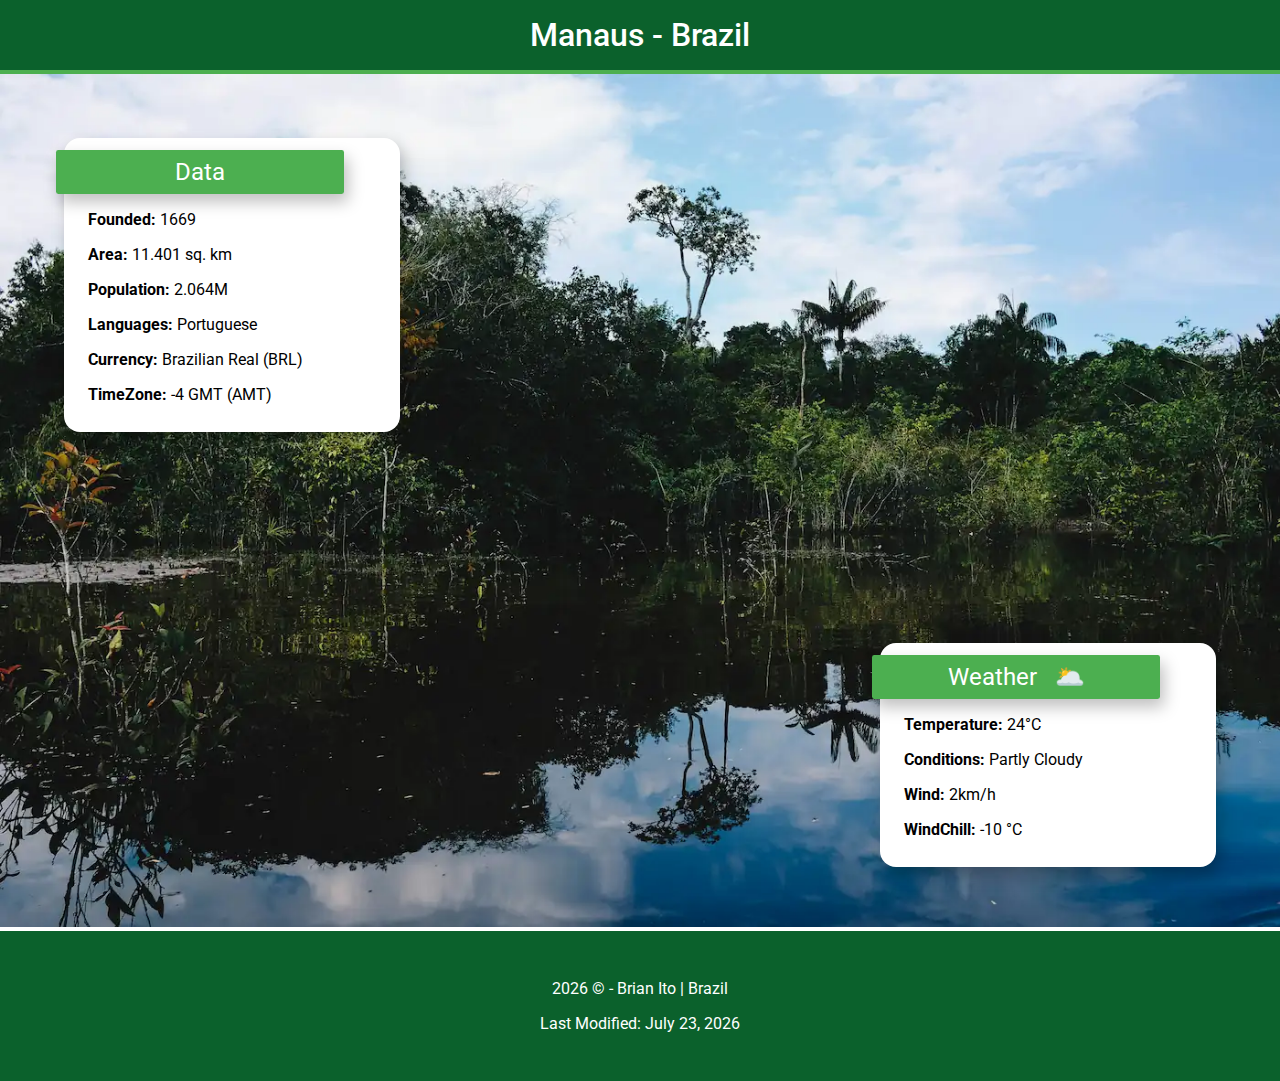
==== place.html @ 2ad4542d "added design and place html" ====
<!DOCTYPE html>
<html lang="en">
<head>
    <meta charset="UTF-8">
    <meta name="author" content="Brian Ito">
    <meta name="description" content="Place assignment for Manaus Brazil made by Brian">
    <meta name="viewport" content="width=device-width, initial-scale=1.0">

    <!--Google Font Roboto-->
    <link rel="preconnect" href="https://fonts.googleapis.com">
    <link rel="preconnect" href="https://fonts.gstatic.com" crossorigin>
    <link href="https://fonts.googleapis.com/css2?family=Roboto:wght@100..900&display=swap" rel="stylesheet">

    <title>Places Assignment</title>
    <link rel="stylesheet" href="styles/places.css">
    <script src="scripts/places.js" defer></script>
    <title>Manaus - Brazil | Brian Ito</title>
</head>
<body>
    <header>
        <h1 class="page_title">Manaus - Brazil</h1>       
    </header>
    <main>
        <article>
            <picture>
                <source srcset="images/nature.webp" media="(min-width: 1100px)">
                <img src="/images/statue.webp" alt="Manaus">
            </picture>
            <section>
                <h2>Data</h2>
                <p><b>Founded:</b> 1669</p>
                <p><b>Area:</b> 11.401 sq. km</p>
                <p><b>Population:</b> 2.064M</p>
                <p><b>Languages:</b> Portuguese</p>
                <p><b>Currency:</b> Brazilian Real (BRL)</p>
                <p><b>TimeZone:</b>  -4 GMT (AMT)</p>
            </section>
            <section>
                <h2>Weather &nbsp; 🌥️</h2>
                <p><b>Temperature:</b> 24°C</p>
                <p><b>Conditions:</b> Partly Cloudy</p>
                <p><b>Wind:</b> 2km/h</p>
                <p><b>WindChill:</b> <span id="windChill"></span> °C</p>
            </section>
        </article>
    </main>
    <footer>
        <p><span id="currentYear"></span> &copy - Brian Ito | Brazil</p>
        <p>Last Modified: <span id="lastModified"></span></p>
    </footer>
</body>
</html>
---- styles/places.css ----
:root {
    --primary-color: #0B612C;
    --primary-color-light: #4CAF50;
    --secondary-color: #fff;
}

body {
    margin: 0;
}

header {
    background-color: var(--primary-color);
    text-align: center;
}

h1 {
    margin: 0;
    color: var(--secondary-color);
    font-family: 'Roboto', sans-serif;
    font-weight: 500;
    padding: 1rem;
    border-bottom: 0.25rem solid var(--primary-color-light);
    text-align: center;
}
main article picture img {
    width: 100%;
}

main {
    position: relative;
}

main article {
    position: relative;
}

footer {
    text-align: center;
    background-color: var(--primary-color);
    padding: 2rem;
    color: var(--secondary-color);
    font-family: 'Roboto', sans-serif;
    margin: 0;
}


main article section {
    border-radius: 1rem;
    font-family: 'Roboto', sans-serif;
    background-color: var(--secondary-color);
    padding: 0.75rem 1.5rem;
    z-index: 1001;
    margin: 2rem;
    box-shadow: 0.25rem 0.5rem 1rem rgba(0, 0, 0, 0.25);
}

main article section:first-of-type {
    top: 2rem ;
    left: 2rem;
}

main article section:last-of-type {
    right: 2rem;
    bottom: 2rem;
}

main article section h2 {
    background-color: var(--primary-color-light);
    padding: 0.5rem 0.75rem;
    margin: 0;
    margin-left: -2rem;
    box-shadow: 0.25rem 0.5rem 1rem rgba(0, 0, 0, 0.25);
    margin-right: 2rem;
    color: var(--secondary-color);
    font-weight: 400;
    font-family: 'Roboto', sans-serif;
    border-radius: 0.15rem;
    text-align: center;
}

@media (min-width: 768px) {
    main article section {
        position: absolute;
        width: 18rem;
    }
}
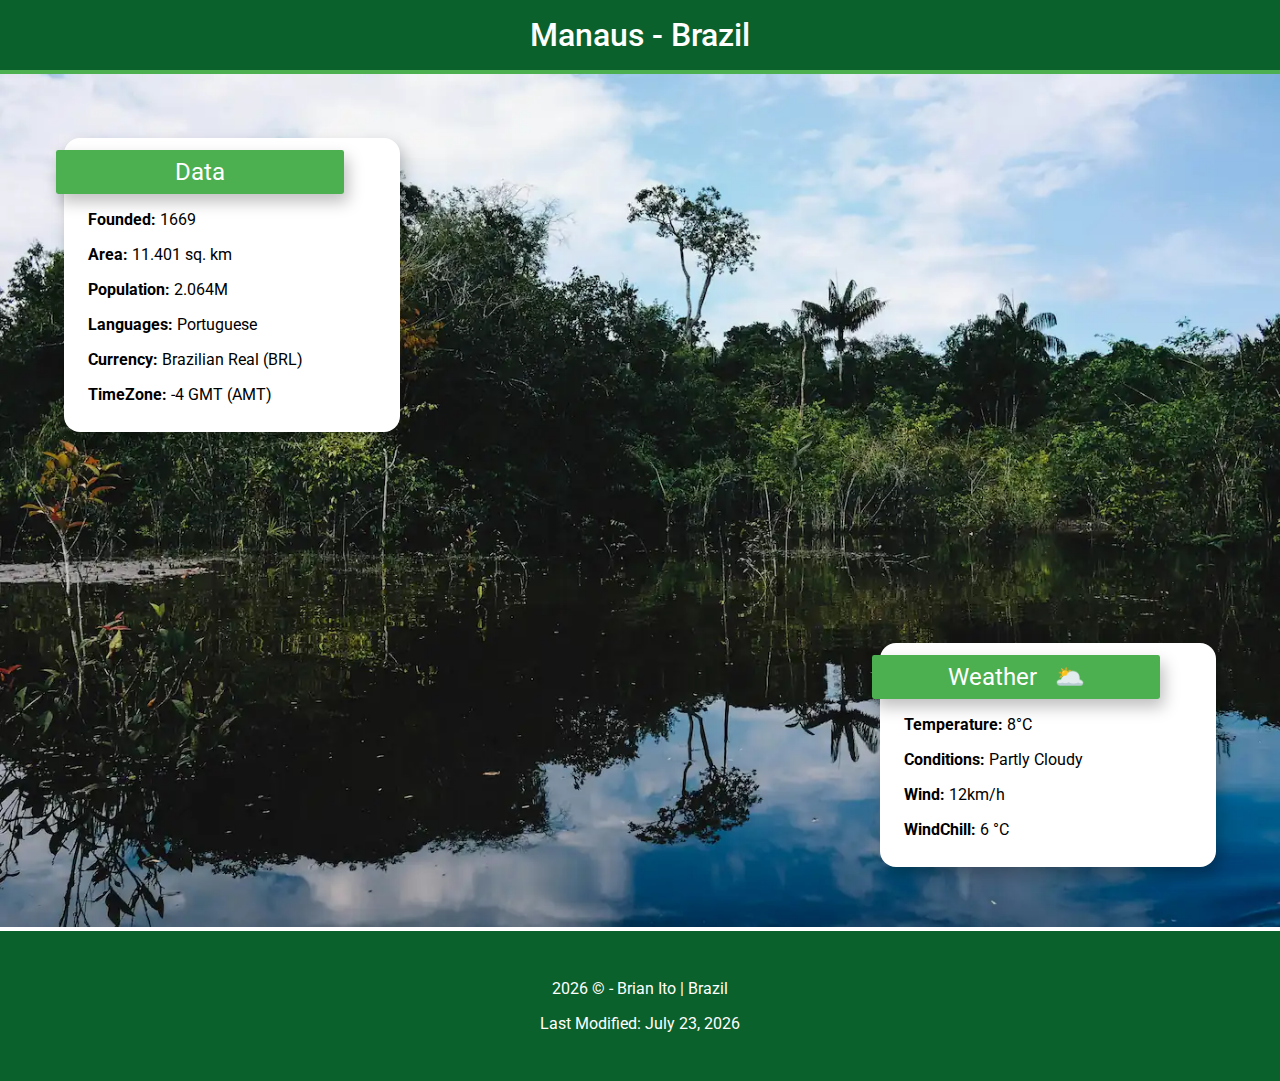
==== commit f7df5b49: "adjust windchill" ====
--- a/place.html
+++ b/place.html
@@ -10,8 +10,6 @@
     <link rel="preconnect" href="https://fonts.googleapis.com">
     <link rel="preconnect" href="https://fonts.gstatic.com" crossorigin>
     <link href="https://fonts.googleapis.com/css2?family=Roboto:wght@100..900&display=swap" rel="stylesheet">
-
-    <title>Places Assignment</title>
     <link rel="stylesheet" href="styles/places.css">
     <script src="scripts/places.js" defer></script>
     <title>Manaus - Brazil | Brian Ito</title>
@@ -21,7 +19,6 @@
         <h1 class="page_title">Manaus - Brazil</h1>       
     </header>
     <main>
-        <article>
             <picture>
                 <source srcset="images/nature.webp" media="(min-width: 1100px)">
                 <img src="/images/statue.webp" alt="Manaus">
@@ -36,16 +33,16 @@
                 <p><b>TimeZone:</b>  -4 GMT (AMT)</p>
             </section>
             <section>
-                <h2>Weather &nbsp; 🌥️</h2>
-                <p><b>Temperature:</b> 24°C</p>
+                <h2>Weather &nbsp; ️</h2>
+                <img src="/images/icon_cloud.svg" alt="Partly Cloudy Icon">
+                <p><b>Temperature:</b> 8°C</p>
                 <p><b>Conditions:</b> Partly Cloudy</p>
-                <p><b>Wind:</b> 2km/h</p>
+                <p><b>Wind:</b> 12km/h</p>
                 <p><b>WindChill:</b> <span id="windChill"></span> °C</p>
             </section>
-        </article>
     </main>
     <footer>
-        <p><span id="currentYear"></span> &copy - Brian Ito | Brazil</p>
+        <p><span id="currentYear"></span> &copy; - Brian Ito | Brazil</p>
         <p>Last Modified: <span id="lastModified"></span></p>
     </footer>
 </body>
--- a/styles/places.css
+++ b/styles/places.css
@@ -22,7 +22,7 @@
     border-bottom: 0.25rem solid var(--primary-color-light);
     text-align: center;
 }
-main article picture img {
+main picture img {
     width: 100%;
 }
 
@@ -44,7 +44,7 @@
 }
 
 
-main article section {
+main section {
     border-radius: 1rem;
     font-family: 'Roboto', sans-serif;
     background-color: var(--secondary-color);
@@ -54,17 +54,17 @@
     box-shadow: 0.25rem 0.5rem 1rem rgba(0, 0, 0, 0.25);
 }
 
-main article section:first-of-type {
+main section:first-of-type {
     top: 2rem ;
     left: 2rem;
 }
 
-main article section:last-of-type {
+main section:last-of-type {
     right: 2rem;
     bottom: 2rem;
 }
 
-main article section h2 {
+main section h2 {
     background-color: var(--primary-color-light);
     padding: 0.5rem 0.75rem;
     margin: 0;
@@ -79,8 +79,16 @@
 }
 
 @media (min-width: 768px) {
-    main article section {
+    main section {
         position: absolute;
         width: 18rem;
     }
+
+    main section:last-of-type h2::after {
+        content: '🌥️'
+    }
+
+    main section:last-of-type img {
+        display: none;
+    }
 }